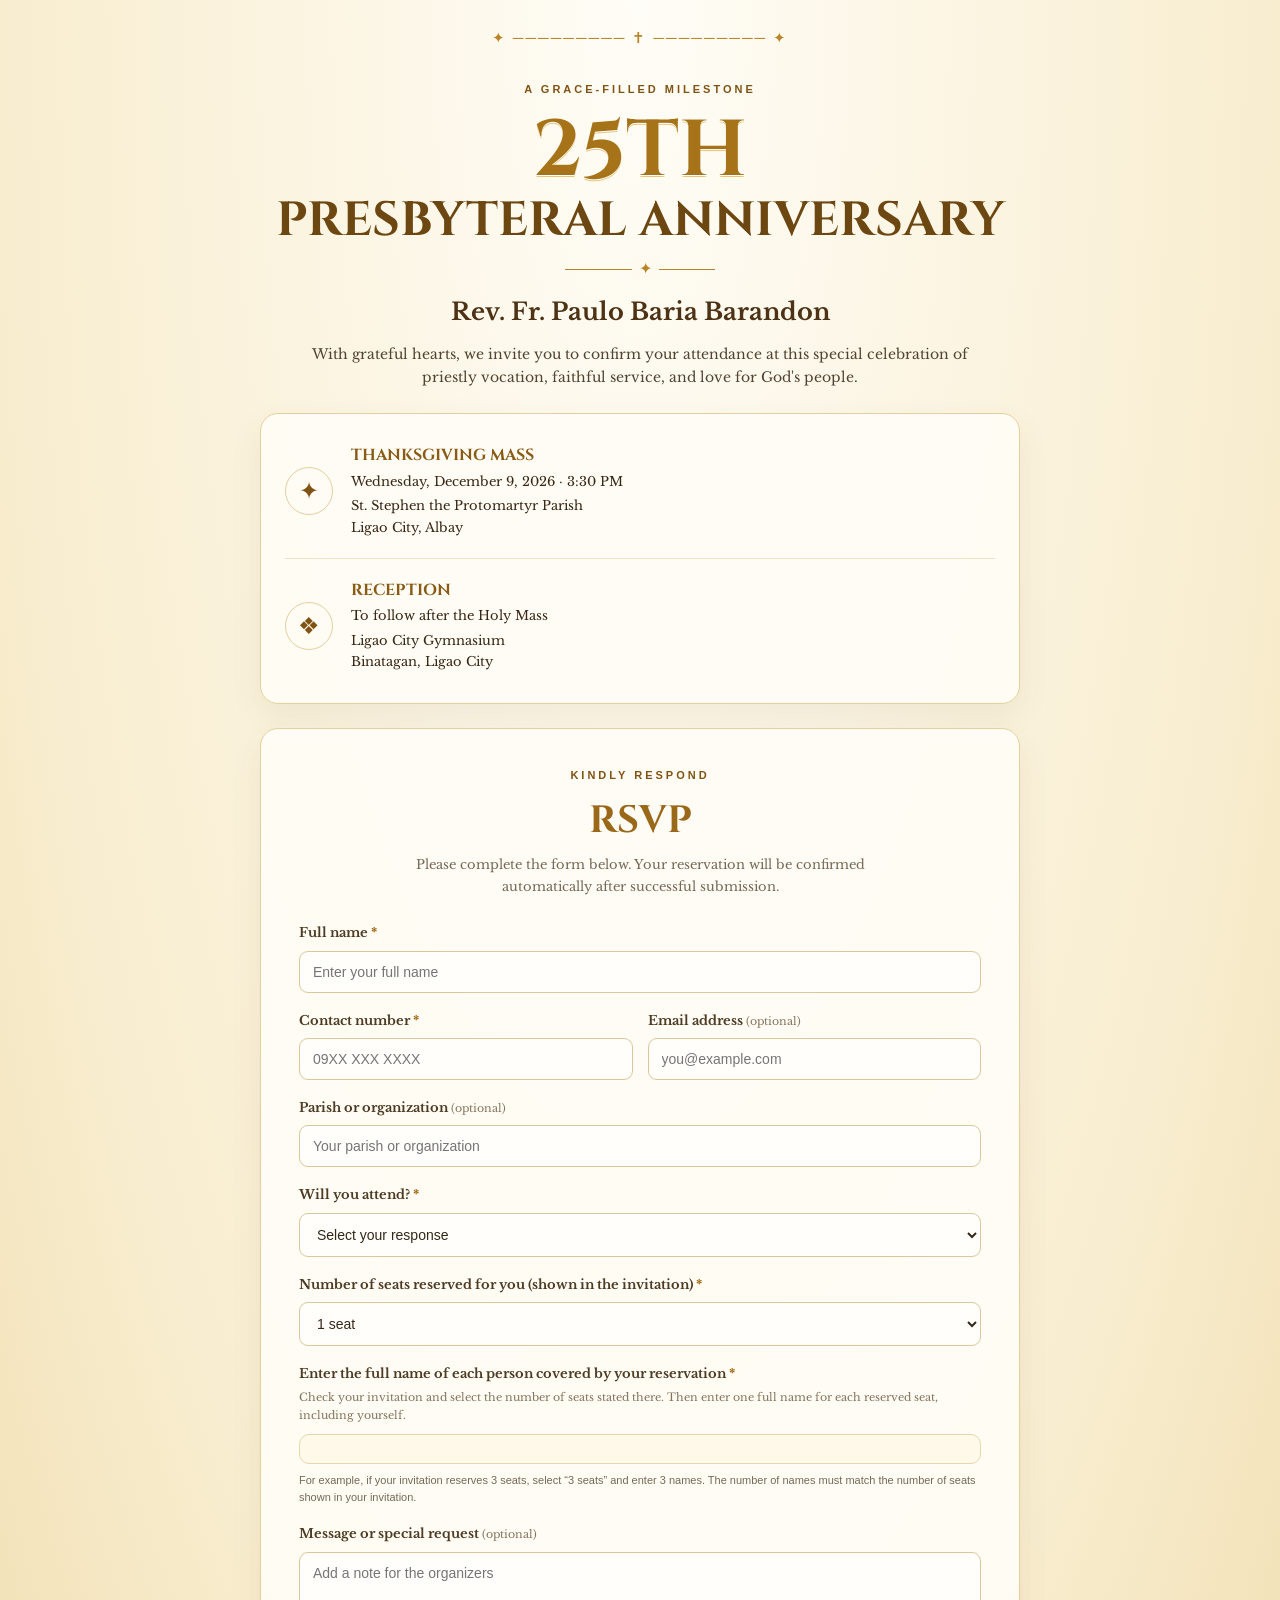
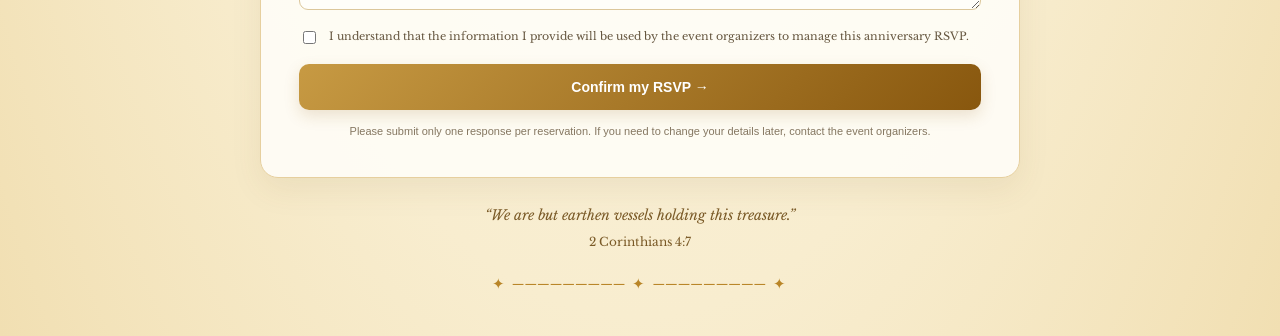
==== index.html @ 98907213 "Add files via upload" ====
<!DOCTYPE html>
<html lang="en">
<head>
  <meta charset="UTF-8">
  <meta name="viewport" content="width=device-width, initial-scale=1">
  <meta name="theme-color" content="#8b5e16">
  <title>FR. PAU 25 | Anniversary RSVP</title>
  <link rel="preconnect" href="https://fonts.googleapis.com">
  <link href="https://fonts.googleapis.com/css2?family=Cinzel:wght@500;600;700&family=Libre+Baskerville:wght@400;700&display=swap" rel="stylesheet">
  <link rel="stylesheet" href="styles.css">
</head>
<body>
  <main class="page-shell">
    <div class="ornament top-ornament" aria-hidden="true">✦ ───────── ✝ ───────── ✦</div>
    <header class="hero">
      <p class="eyebrow">A GRACE-FILLED MILESTONE</p>
      <h1><span>25th</span><br>Presbyteral Anniversary</h1>
      <div class="rule"></div>
      <p class="priest-name">Rev. Fr. Paulo Baria Barandon</p>
      <p class="intro">With grateful hearts, we invite you to confirm your attendance at this special celebration of priestly vocation, faithful service, and love for God's people.</p>
    </header>

    <section class="event-card" aria-label="Event details">
      <div class="event-row"><span class="event-icon">✦</span><div><strong>THANKSGIVING MASS</strong><p>Wednesday, December 9, 2026 · 3:30 PM</p><p>St. Stephen the Protomartyr Parish<br>Ligao City, Albay</p></div></div>
      <div class="event-row"><span class="event-icon">❖</span><div><strong>RECEPTION</strong><p>To follow after the Holy Mass</p><p>Ligao City Gymnasium<br>Binatagan, Ligao City</p></div></div>
    </section>

    <section class="form-card">
      <div class="section-heading">
        <p class="eyebrow">KINDLY RESPOND</p>
        <h2>RSVP</h2>
        <p>Please complete the form below. Your reservation will be confirmed automatically after successful submission.</p>
      </div>
      <form id="rsvp-form">
        <label>Full name <span>*</span><input name="full_name" autocomplete="name" maxlength="120" required placeholder="Enter your full name"></label>
        <div class="form-grid">
          <label>Contact number <span>*</span><input name="phone" autocomplete="tel" maxlength="30" required placeholder="09XX XXX XXXX"></label>
          <label>Email address <small>(optional)</small><input name="email" type="email" autocomplete="email" maxlength="160" placeholder="you@example.com"></label>
        </div>
        <label>Parish or organization <small>(optional)</small><input name="affiliation" maxlength="120" placeholder="Your parish or organization"></label>
        <label>Will you attend? <span>*</span>
          <select name="attendance" id="attendance" required>
            <option value="">Select your response</option>
            <option value="attending">Yes, I will attend</option>
            <option value="declined">I am unable to attend</option>
          </select>
        </label>
        <div id="guest-fields">
          <label>Number of seats reserved for you (shown in the invitation) <span>*</span>
            <select name="seats" id="seats">
              <option value="1">1 seat</option><option value="2">2 seats</option><option value="3">3 seats</option>
              <option value="4">4 seats</option><option value="5">5 seats</option><option value="6">6 seats</option>
              <option value="7">7 seats</option><option value="8">8 seats</option><option value="9">9 seats</option><option value="10">10 seats</option>
            </select>
          </label>
          <div class="attendee-names-field" id="attendee-names-section">
            <div class="attendee-heading">Enter the full name of each person covered by your reservation <span>*</span><small>Check your invitation and select the number of seats stated there. Then enter one full name for each reserved seat, including yourself.</small></div>
            <div id="attendee-name-inputs" class="attendee-name-inputs"></div>
            <p class="field-help">For example, if your invitation reserves 3 seats, select “3 seats” and enter 3 names. The number of names must match the number of seats shown in your invitation.</p>
          </div>
        </div>
        <label>Message or special request <small>(optional)</small><textarea name="message" rows="2" maxlength="1000" placeholder="Add a note for the organizers"></textarea></label>
        <label class="consent"><input type="checkbox" name="consent" required><span>I understand that the information I provide will be used by the event organizers to manage this anniversary RSVP.</span></label>
        <button id="submit-button" type="submit">Confirm my RSVP <span aria-hidden="true">→</span></button>
        <p class="privacy-note">Please submit only one response per reservation. If you need to change your details later, contact the event organizers.</p>
        <div id="form-message" class="form-message" role="status" aria-live="polite"></div>
      </form>
    </section>
    <footer><p>“We are but earthen vessels holding this treasure.”</p><small>2 Corinthians 4:7</small><div class="ornament">✦ ───────── ✦ ───────── ✦</div></footer>
  </main>
  <script src="app.js?v=20261026b" defer></script>
</body>
</html>
---- styles.css ----
:root{--gold:#b98527;--gold-dark:#805313;--ink:#382715;--cream:#fffaf0;--line:#e6cf9e;--muted:#766957}
*{box-sizing:border-box}body{margin:0;background:radial-gradient(ellipse at top,#fffdf7 0%,#f8edcf 70%,#f1dfb2 100%);color:var(--ink);font-family:"Libre Baskerville",Georgia,serif;line-height:1.65}
.page-shell{width:min(920px,100%);margin:0 auto;padding:26px 22px 40px}.ornament{text-align:center;color:var(--gold);letter-spacing:2px;font-size:15px}.top-ornament{margin:0 0 20px}
.hero{text-align:center;padding:10px 0 24px}.eyebrow{font:600 11px/1.5 Arial,sans-serif;letter-spacing:3px;color:var(--gold-dark);margin:0 0 12px}.hero h1{font-family:"Cinzel",Georgia,serif;text-transform:uppercase;font-weight:700;line-height:1.08;margin:0;color:#6d4711;font-size:clamp(27px,5.2vw,48px)}.hero h1 span{font-size:1.65em;color:#a77319;text-shadow:0 1px #fff,0 2px #e4c77e}.rule{width:150px;height:1px;background:var(--gold);margin:22px auto;position:relative}.rule:after{content:"✦";position:absolute;left:calc(50% - 8px);top:-14px;background:#fffaf0;padding:0 7px;color:var(--gold)}
.priest-name{font-size:clamp(17px,3vw,24px);font-weight:bold;margin:0 auto 12px;color:#4d3215}.intro{max-width:680px;margin:0 auto;color:#514331;font-size:14px}
.event-card,.form-card{background:rgba(255,253,247,.92);border:1px solid var(--line);border-radius:18px;box-shadow:0 12px 32px rgba(105,73,22,.08)}.event-card{padding:10px 24px;margin:0 auto 24px;max-width:760px}.event-row{display:flex;gap:18px;align-items:center;padding:17px 0}.event-row+.event-row{border-top:1px solid #efe2c5}.event-icon{width:48px;height:48px;display:grid;place-items:center;border:1px solid var(--line);border-radius:50%;color:var(--gold-dark);font-size:24px;flex-shrink:0}.event-row strong{font:700 16px "Cinzel",Georgia,serif;color:#895b15}.event-row p{margin:3px 0;font-size:13px}
.form-card{max-width:760px;margin:auto;padding:clamp(20px,4vw,38px)}.section-heading{text-align:center;margin-bottom:25px}.section-heading h2{font:700 38px "Cinzel",Georgia,serif;color:#9a6819;margin:0}.section-heading>p:last-child{font-size:13px;color:var(--muted);max-width:520px;margin:8px auto 0}
form label{display:block;font-size:13px;font-weight:bold;margin:0 0 17px;color:#4d3b24}label>span:not(.consent span){color:#9b5f05}label small{font-weight:normal;color:#84745e;font-size:11px}
input:not([type=checkbox]),select,textarea{display:block;width:100%;margin-top:7px;border:1px solid #dcc79c;border-radius:9px;background:#fffefa;padding:12px 13px;font:14px Arial,sans-serif;color:#342819;outline:none}input:focus,select:focus,textarea:focus{border-color:#b98527;box-shadow:0 0 0 3px #b9852720}textarea{resize:vertical}.form-grid{display:grid;grid-template-columns:1fr 1fr;gap:15px}
.consent{display:flex;gap:10px;align-items:flex-start;font-weight:normal!important;font-size:11px!important;color:#65563f!important}.consent input{margin-top:4px;accent-color:#9a6819;flex-shrink:0}
button{border:0;border-radius:10px;background:linear-gradient(135deg,#c79a43,#88570e);color:white;font:700 14px Arial,sans-serif;padding:15px 20px;width:100%;cursor:pointer;box-shadow:0 6px 15px #93661f2b}button:hover{filter:brightness(1.04)}button:disabled{opacity:.6;cursor:wait}.privacy-note{text-align:center;color:#857761;font:11px/1.5 Arial,sans-serif;margin:13px auto 0}.form-message{display:none;margin-top:16px;padding:14px;border-radius:9px;font-size:13px}.form-message.success{display:block;background:#edf7ed;color:#235b2b;border:1px solid #b8d9b9}.form-message.error{display:block;background:#fff0ed;color:#8b281a;border:1px solid #efc0b7}
footer{text-align:center;padding:26px 0 0;color:#7a5a27}footer p{font-style:italic;margin:0;font-size:14px}footer small{font-size:12px}footer .ornament{margin-top:18px}
@media(max-width:600px){.page-shell{padding:18px 13px 30px}.form-grid{grid-template-columns:1fr;gap:0}.event-card{padding:7px 15px}.event-row{gap:12px}.event-icon{width:40px;height:40px;font-size:20px}.event-row p{font-size:12px}.hero{padding-top:4px}.intro{font-size:12px}.top-ornament{font-size:12px}.form-card{padding:22px 17px}}

.attendee-name-inputs{display:grid;grid-template-columns:1fr 1fr;gap:0 14px;padding:14px;border:1px solid #ead7ad;border-radius:10px;background:#fff9e9}.attendee-name-label{font:700 12px Arial,sans-serif!important;margin-bottom:12px!important}.attendee-name-label input{font-weight:normal}.field-help{font:11px/1.5 Arial,sans-serif;color:#766957;margin:8px 0 0}.attendee-names-field{margin-bottom:18px}@media(max-width:600px){.attendee-name-inputs{grid-template-columns:1fr}}

/* Clear, editable attendee-name fields */
.attendee-heading{font-size:13px;font-weight:bold;color:#4d3b24;margin-bottom:10px}.attendee-heading>span{color:#9b5f05}.attendee-heading small{display:block;font-size:11px;font-weight:normal;color:#84745e;margin-top:3px}.attendee-name-inputs{align-items:start}.attendee-name-item{min-width:0;margin-bottom:12px}.attendee-name-label{display:block;font:700 12px Arial,sans-serif!important;margin:0 0 5px!important;color:#4d3b24}.attendee-name-item input{position:relative;z-index:1;pointer-events:auto;background:#fff!important;cursor:text}
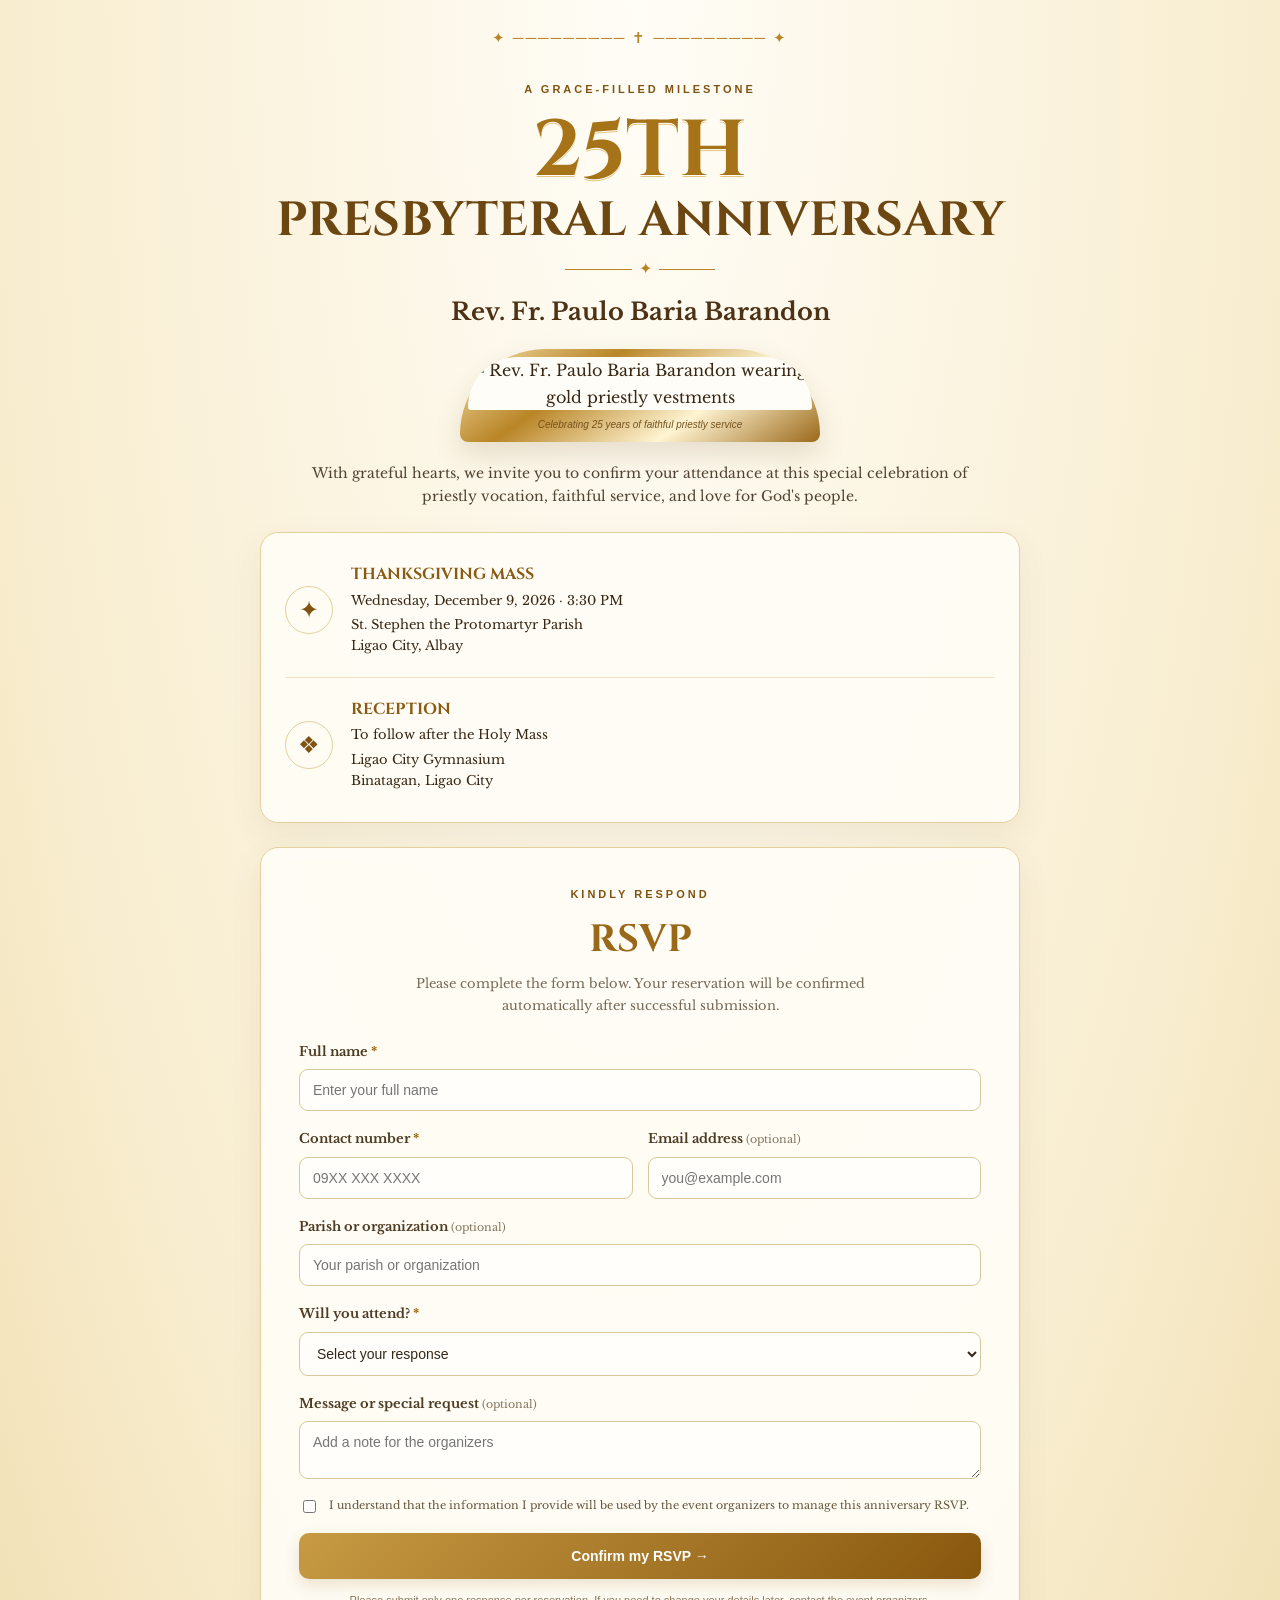
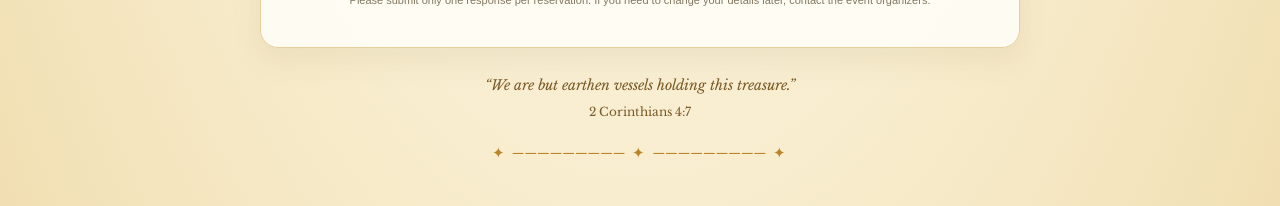
==== commit f9eb4b31: "Add files via upload" ====
--- a/index.html
+++ b/index.html
@@ -17,6 +17,10 @@
       <h1><span>25th</span><br>Presbyteral Anniversary</h1>
       <div class="rule"></div>
       <p class="priest-name">Rev. Fr. Paulo Baria Barandon</p>
+      <figure class="priest-portrait">
+        <img src="assets/fr-pau-gold-vestment.png" alt="Rev. Fr. Paulo Baria Barandon wearing gold priestly vestments" loading="eager">
+        <figcaption>Celebrating 25 years of faithful priestly service</figcaption>
+      </figure>
       <p class="intro">With grateful hearts, we invite you to confirm your attendance at this special celebration of priestly vocation, faithful service, and love for God's people.</p>
     </header>
 
--- a/styles.css
+++ b/styles.css
@@ -16,3 +16,10 @@
 
 /* Clear, editable attendee-name fields */
 .attendee-heading{font-size:13px;font-weight:bold;color:#4d3b24;margin-bottom:10px}.attendee-heading>span{color:#9b5f05}.attendee-heading small{display:block;font-size:11px;font-weight:normal;color:#84745e;margin-top:3px}.attendee-name-inputs{align-items:start}.attendee-name-item{min-width:0;margin-bottom:12px}.attendee-name-label{display:block;font:700 12px Arial,sans-serif!important;margin:0 0 5px!important;color:#4d3b24}.attendee-name-item input{position:relative;z-index:1;pointer-events:auto;background:#fff!important;cursor:text}
+
+
+/* Fr. Pau anniversary portrait */
+.priest-portrait{width:min(360px,82%);margin:18px auto 20px;padding:8px;background:linear-gradient(145deg,#f6e4b0,#b98527,#fff4d2,#9a6819);border-radius:190px 190px 18px 18px;box-shadow:0 12px 28px rgba(105,73,22,.16)}
+.priest-portrait img{display:block;width:100%;height:auto;max-height:470px;object-fit:contain;object-position:center top;border-radius:182px 182px 12px 12px;background:#fffdf8}
+.priest-portrait figcaption{font:italic 10px/1.5 Arial,sans-serif;text-align:center;color:#76521c;padding:7px 5px 2px}
+@media(max-width:600px){.priest-portrait{width:min(300px,88%);margin:15px auto 18px}.priest-portrait img{max-height:390px}}
